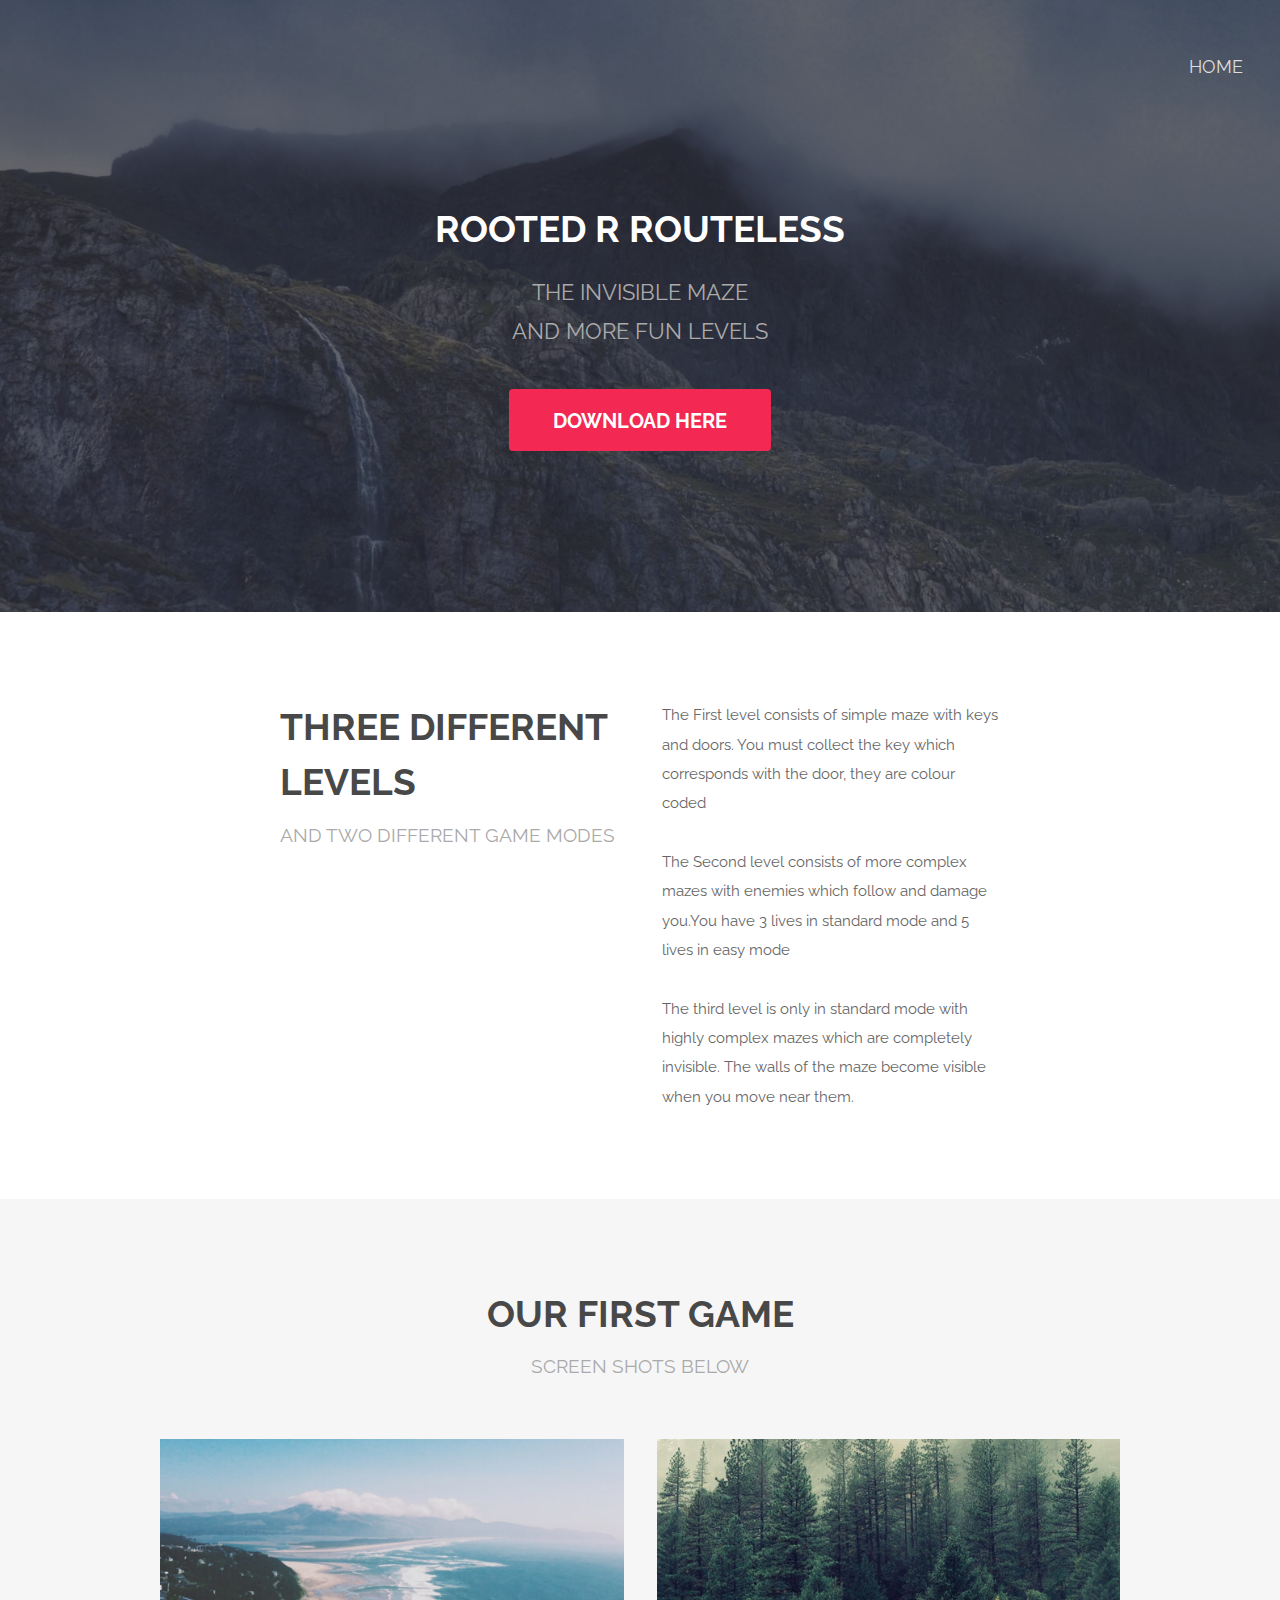
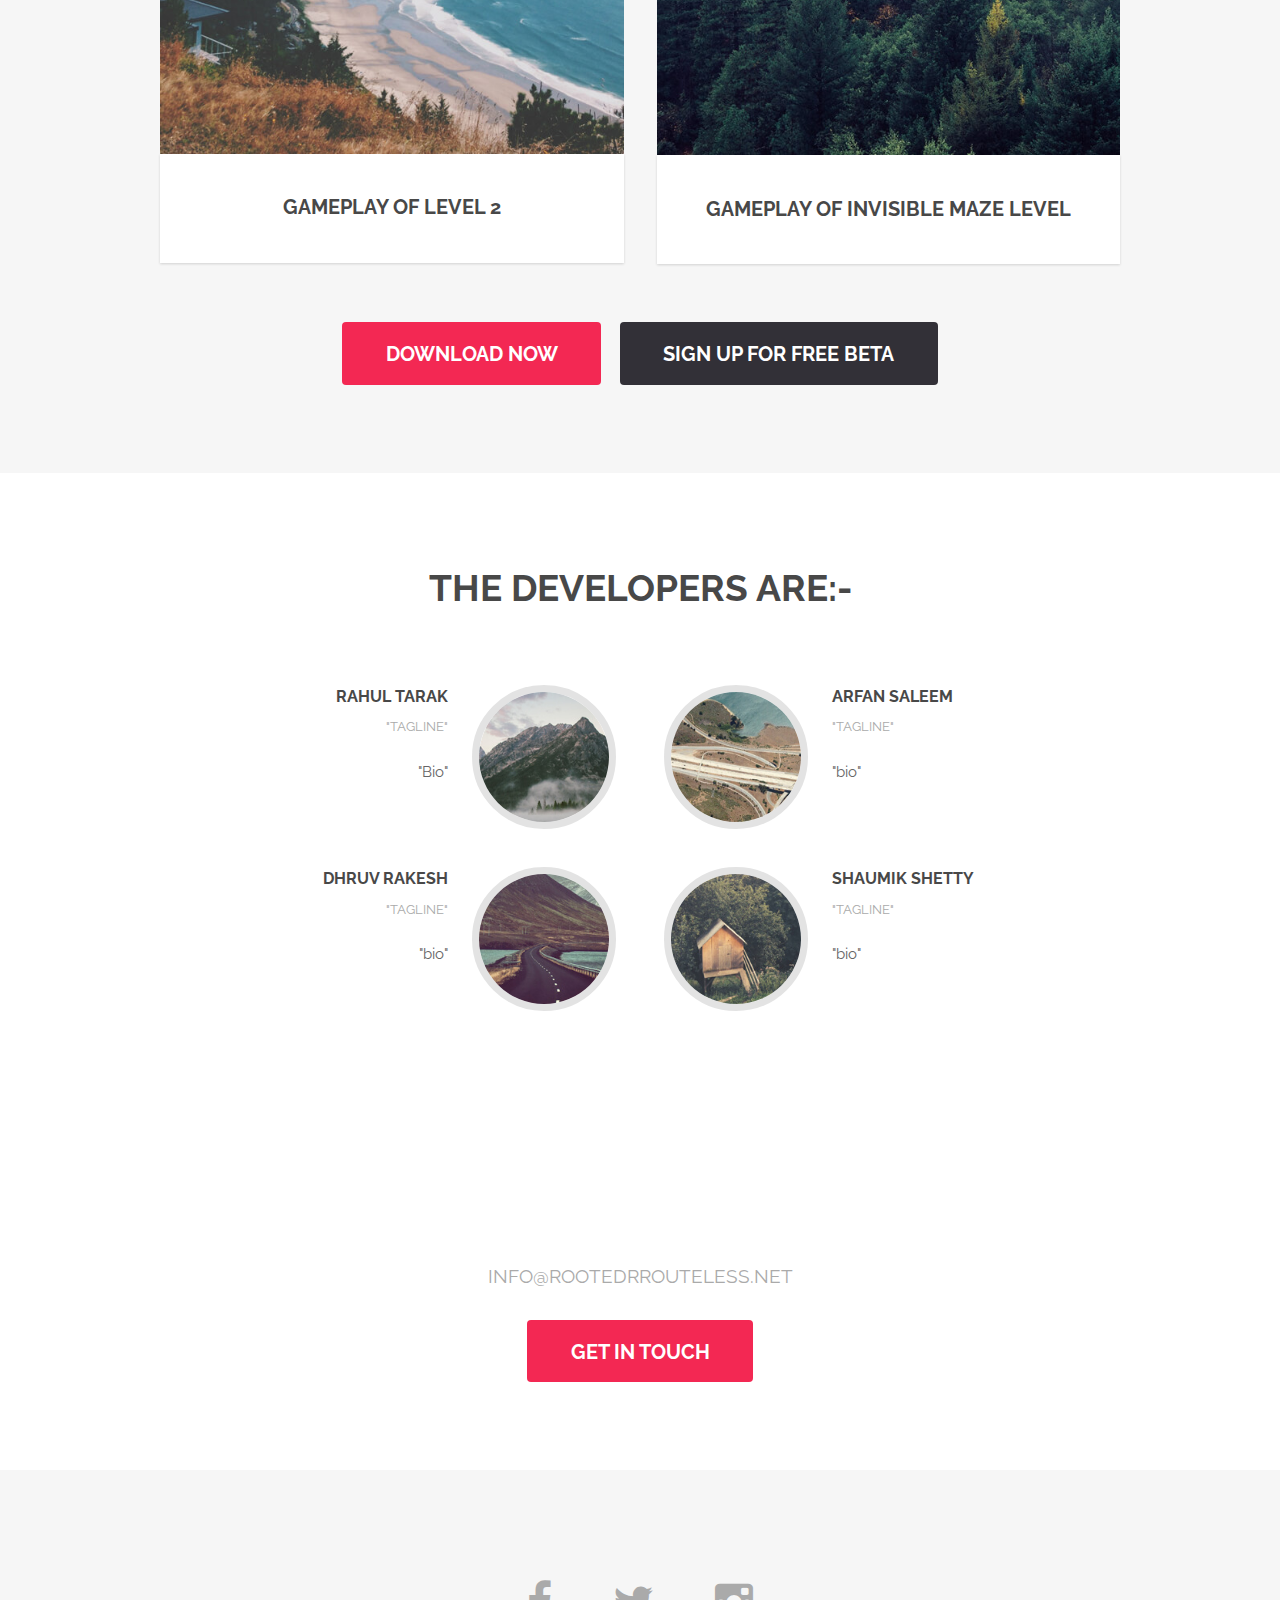
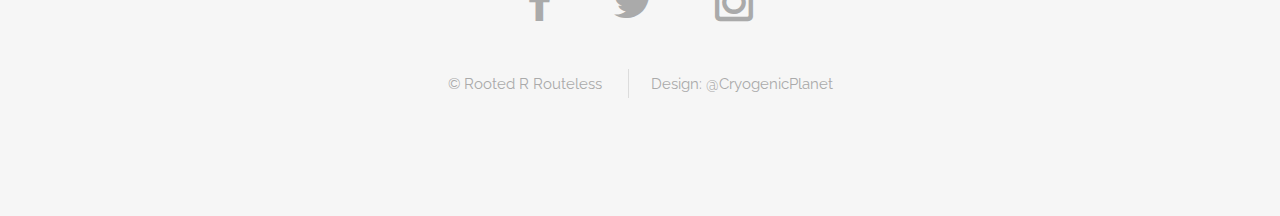
==== index.html @ 9f70d243 "xx" ====
<!DOCTYPE HTML>

<html>
	<head>
		<title>Rooted R Routeless</title>
		<meta http-equiv="content-type" content="text/html; charset=utf-8" />
		<meta name="description" content="" />
		<meta name="keywords" content="" />
		<!--[if lte IE 8]><script src="js/html5shiv.js"></script><![endif]-->
		<script src="js/jquery.min.js"></script>
		<script src="js/skel.min.js"></script>
		<script src="js/skel-layers.min.js"></script>
		<script src="js/init.js"></script>
		<noscript>
			<link rel="stylesheet" href="css/skel.css" />
			<link rel="stylesheet" href="css/style.css" />
			<link rel="stylesheet" href="css/style-xlarge.css" />
		</noscript>
	</head>
	<body class="landing">

		<!-- Header -->
			<header id="header" class="alt">
				<h1><strong><a href="index.html"></a></strong></h1>
				<nav id="nav">
					<ul>
						<li><a href="index.html">Home</a></li>
						<!-- <li><a href="generic.html">Generic</a></li>
						<li><a href="elements.html">Elements</a></li> -->
					</ul>
				</nav>
			</header>

		<!-- Banner -->
			<section id="banner">
				<h2>Rooted R Routeless</h2>
				<p>THE INVISIBLE MAZE<br />and more fun levels</p>
				<ul class="actions">
					<li><a href="#" class="button special big">Download Here</a></li>
				</ul>
			</section>

			<!-- One -->
				<section id="one" class="wrapper style1">
					<div class="container 75%">
						<div class="row 200%">
							<div class="6u 12u$(medium)">
								<header class="major">
									<h2>Three Different Levels </h2>
									<p>and Two different game modes</p>
								</header>
							</div>
							<div class="6u$ 12u$(medium)">
								<p>The First level consists of simple maze with keys and doors. You must collect the key which corresponds with the door, they are colour coded</p>
								<p>The Second level consists of more complex mazes with enemies which follow and damage you.You have 3 lives in standard mode and 5 lives in easy mode</p>
								<p>The third level is only in standard mode with highly complex mazes which are completely invisible. The walls of the maze become visible when you move near them. </P>
							</div>
						</div>
					</div>
				</section>

			<!-- Two -->
				<section id="two" class="wrapper style2 special">
					<div class="container">
						<header class="major">
							<h2>Our First Game</h2>
							<p>Screen Shots Below</p>
						</header>
						<div class="row 150%">
							<div class="6u 12u$(xsmall)">
								<div class="image fit captioned">
									<img src="images/pic02.jpg" alt="" />
									<h3>Gameplay of Level 2</h3>
								</div>
							</div>
							<div class="6u$ 12u$(xsmall)">
								<div class="image fit captioned">
									<img src="images/pic03.jpg" alt="" />
									<h3>Gameplay of Invisible Maze level</h3>
								</div>
							</div>
						</div>
						<ul class="actions">
							<li><a href="#" class="button special big">Download Now</a></li>
							<li><a href="#" class="button big">Sign Up For Free Beta</a></li>
						</ul>
					</div>
				</section>

			<!-- Three -->
				<section id="three" class="wrapper style1">
					<div class="container">
						<header class="major special">
							<h2>The Developers Are:- </h2>
							<p></p>
						</header>
						<div class="feature-grid">
							<div class="feature">
								<div class="image rounded"><img src="images/pic04.jpg" alt="" /></div>
								<div class="content">
									<header>
										<h4>Rahul Tarak</h4>
										<p>"tagline"</p>
									</header>
									<p>"Bio"</p>
								</div>
							</div>
							<div class="feature">
								<div class="image rounded"><img src="images/pic05.jpg" alt="" /></div>
								<div class="content">
									<header>
										<h4>Arfan Saleem</h4>
										<p>"tagline"</p>
									</header>
									<p>"bio"</p>
								</div>
							</div>
							<div class="feature">
								<div class="image rounded"><img src="images/pic06.jpg" alt="" /></div>
								<div class="content">
									<header>
										<h4>Dhruv Rakesh</h4>
										<p>"tagline"</p>
									</header>
									<p>"bio"</p>
								</div>
							</div>
							<div class="feature">
								<div class="image rounded"><img src="images/pic07.jpg" alt="" /></div>
								<div class="content">
									<header>
										<h4>Shaumik Shetty</h4>
										<p>"tagline"</p>
									</header>
									<p>"bio"</p>
								</div>
							</div>
						</div>
					</div>
				</section>

			<!-- Four -->
				<section id="four" class="wrapper style3 special">
					<div class="container">
						<header class="major">
							<h2>Contact Us </h2>
							<p>info@rootedrrouteless.net</p>
						</header>
						<ul class="actions">
							<li><a href="info@rootedrrouteless.net" class="button special big">Get in touch</a></li>
						</ul>
					</div>
				</section>

		<!-- Footer -->
			<footer id="footer">
				<div class="container">
					<ul class="icons">
						<li><a href="#" class="icon fa-facebook"></a></li>
						<li><a href="#" class="icon fa-twitter"></a></li>
						<li><a href="#" class="icon fa-instagram"></a></li>
					</ul>
					<ul class="copyright">
						<li>&copy; Rooted R Routeless</li>
						<li>Design: <a href="https://github.com/CryogenicPlanet">@CryogenicPlanet</a></li>
					</ul>
				</div>
			</footer>

	</body>
</html>
---- css/skel.css ----
/* skel-baseline v2.0.3 | (c) n33 | getskel.com | MIT licensed */

/* Resets (http://meyerweb.com/eric/tools/css/reset/ | v2.0 | 20110126 | License: none (public domain)) */

	html,body,div,span,applet,object,iframe,h1,h2,h3,h4,h5,h6,p,blockquote,pre,a,abbr,acronym,address,big,cite,code,del,dfn,em,img,ins,kbd,q,s,samp,small,strike,strong,sub,sup,tt,var,b,u,i,center,dl,dt,dd,ol,ul,li,fieldset,form,label,legend,table,caption,tbody,tfoot,thead,tr,th,td,article,aside,canvas,details,embed,figure,figcaption,footer,header,hgroup,menu,nav,output,ruby,section,summary,time,mark,audio,video{margin:0;padding:0;border:0;font-size:100%;font:inherit;vertical-align:baseline;}article,aside,details,figcaption,figure,footer,header,hgroup,menu,nav,section{display:block;}body{line-height:1;}ol,ul{list-style:none;}blockquote,q{quotes:none;}blockquote:before,blockquote:after,q:before,q:after{content:'';content:none;}table{border-collapse:collapse;border-spacing:0;}body{-webkit-text-size-adjust:none}

/* Box Model */

	*, *:before, *:after {
		-moz-box-sizing: border-box;
		-webkit-box-sizing: border-box;
		box-sizing: border-box;
	}

/* Container */

	.container {
		margin-left: auto;
		margin-right: auto;

		/* width: (containers) */
		width: 1200px;
	}

	/* Modifiers */

		/* 125% */
			.container.\31 25\25 {
				width: 100%;

				/* max-width: (containers * 1.25) */
				max-width: 1500px;

				/* min-width: (containers) */
				min-width: 1200px;
			}

		/* 75% */
			.container.\37 5\25 {

				/* width: (containers * 0.75) */
				width: 900px;

			}

		/* 50% */
			.container.\35 0\25 {

				/* width: (containers * 0.50) */
				width: 600px;

			}

		/* 25% */
			.container.\32 5\25 {

				/* width: (containers * 0.25) */
				width: 300px;

			}

/* Grid */

	.row {
		border-bottom: solid 1px transparent;
	}

	.row > * {
		float: left;
	}

	.row:after, .row:before {
		content: '';
		display: block;
		clear: both;
		height: 0;
	}

	.row.uniform > * > :first-child {
		margin-top: 0;
	}

	.row.uniform > * > :last-child {
		margin-bottom: 0;
	}

	/* Gutters */

		/* Normal */

			.row > * {
				/* padding: (gutters.horizontal) 0 0 (gutters.vertical) */
				padding: 0 0 0 2em;
			}

			.row {
				/* margin: -(gutters.horizontal) 0 -1px -(gutters.vertical) */
				margin: 0 0 -1px -2em;
			}

			.row.uniform > * {
				/* padding: (gutters.vertical) 0 0 (gutters.vertical) */
				padding: 2em 0 0 2em;
			}

			.row.uniform {
				/* margin: -(gutters.vertical) 0 -1px -(gutters.vertical) */
				margin: -2em 0 -1px -2em;
			}

		/* 200% */

			.row.\32 00\25 > * {
				/* padding: (gutters.horizontal) 0 0 (gutters.vertical) */
				padding: 0 0 0 4em;
			}

			.row.\32 00\25 {
				/* margin: -(gutters.horizontal) 0 -1px -(gutters.vertical) */
				margin: 0 0 -1px -4em;
			}

			.row.uniform.\32 00\25 > * {
				/* padding: (gutters.vertical) 0 0 (gutters.vertical) */
				padding: 4em 0 0 4em;
			}

			.row.uniform.\32 00\25 {
				/* margin: -(gutters.vertical) 0 -1px -(gutters.vertical) */
				margin: -4em 0 -1px -4em;
			}

		/* 150% */

			.row.\31 50\25 > * {
				/* padding: (gutters.horizontal) 0 0 (gutters.vertical) */
				padding: 0 0 0 1.5em;
			}

			.row.\31 50\25 {
				/* margin: -(gutters.horizontal) 0 -1px -(gutters.vertical) */
				margin: 0 0 -1px -1.5em;
			}

			.row.uniform.\31 50\25 > * {
				/* padding: (gutters.vertical) 0 0 (gutters.vertical) */
				padding: 1.5em 0 0 1.5em;
			}

			.row.uniform.\31 50\25 {
				/* margin: -(gutters.vertical) 0 -1px -(gutters.vertical) */
				margin: -1.5em 0 -1px -1.5em;
			}

		/* 50% */

			.row.\35 0\25 > * {
				/* padding: (gutters.horizontal) 0 0 (gutters.vertical) */
				padding: 0 0 0 1em;
			}

			.row.\35 0\25 {
				/* margin: -(gutters.horizontal) 0 -1px -(gutters.vertical) */
				margin: 0 0 -1px -1em;
			}

			.row.uniform.\35 0\25 > * {
				/* padding: (gutters.vertical) 0 0 (gutters.vertical) */
				padding: 1em 0 0 1em;
			}

			.row.uniform.\35 0\25 {
				/* margin: -(gutters.vertical) 0 -1px -(gutters.vertical) */
				margin: -1em 0 -1px -1em;
			}

		/* 25% */

			.row.\32 5\25 > * {
				/* padding: (gutters.horizontal) 0 0 (gutters.vertical) */
				padding: 0 0 0 0.5em;
			}

			.row.\32 5\25 {
				/* margin: -(gutters.horizontal) 0 -1px -(gutters.vertical) */
				margin: 0 0 -1px -0.5em;
			}

			.row.uniform.\32 5\25 > * {
				/* padding: (gutters.vertical) 0 0 (gutters.vertical) */
				padding: 0.5em 0 0 0.5em;
			}

			.row.uniform.\32 5\25 {
				/* margin: -(gutters.vertical) 0 -1px -(gutters.vertical) */
				margin: -0.5em 0 -1px -0.5em;
			}

		/* 0% */

			.row.\30 \25 > * {
				padding: 0;
			}

			.row.\30 \25 {
				margin: 0 0 -1px 0;
			}

	/* Cells */

		.\31 2u, .\31 2u\24 { width: 100%; clear: none; margin-left: 0; }
		.\31 1u, .\31 1u\24 { width: 91.6666666667%; clear: none; margin-left: 0; }
		.\31 0u, .\31 0u\24 { width: 83.3333333333%; clear: none; margin-left: 0; }
		.\39 u, .\39 u\24 { width: 75%; clear: none; margin-left: 0; }
		.\38 u, .\38 u\24 { width: 66.6666666667%; clear: none; margin-left: 0; }
		.\37 u, .\37 u\24 { width: 58.3333333333%; clear: none; margin-left: 0; }
		.\36 u, .\36 u\24 { width: 50%; clear: none; margin-left: 0; }
		.\35 u, .\35 u\24 { width: 41.6666666667%; clear: none; margin-left: 0; }
		.\34 u, .\34 u\24 { width: 33.3333333333%; clear: none; margin-left: 0; }
		.\33 u, .\33 u\24 { width: 25%; clear: none; margin-left: 0; }
		.\32 u, .\32 u\24 { width: 16.6666666667%; clear: none; margin-left: 0; }
		.\31 u, .\31 u\24 { width: 8.3333333333%; clear: none; margin-left: 0; }

		.\31 2u\24 + *,
		.\31 1u\24 + *,
		.\31 0u\24 + *,
		.\39 u\24 + *,
		.\38 u\24 + *,
		.\37 u\24 + *,
		.\36 u\24 + *,
		.\35 u\24 + *,
		.\34 u\24 + *,
		.\33 u\24 + *,
		.\32 u\24 + *,
		.\31 u\24 + * {
			clear: left;
		}

		.\-11u { margin-left: 91.6666666667% }
		.\-10u { margin-left: 83.3333333333% }
		.\-9u { margin-left: 75% }
		.\-8u { margin-left: 66.6666666667% }
		.\-7u { margin-left: 58.3333333333% }
		.\-6u { margin-left: 50% }
		.\-5u { margin-left: 41.6666666667% }
		.\-4u { margin-left: 33.3333333333% }
		.\-3u { margin-left: 25% }
		.\-2u { margin-left: 16.6666666667% }
		.\-1u { margin-left: 8.3333333333% }
---- css/style.css ----
@charset "UTF-8";
@import url(font-awesome.min.css);
@import "http://fonts.googleapis.com/css?family=Raleway:400,700";

/*
	Spatial by TEMPLATED
	templated.co @templatedco
	Released for free under the Creative Commons Attribution 3.0 license (templated.co/license)
*/

/* Basic */

	body {
		background: #fff;
	}

		body.is-loading *, body.is-loading *:before, body.is-loading *:after {
			-moz-animation: none !important;
			-webkit-animation: none !important;
			-o-animation: none !important;
			-ms-animation: none !important;
			animation: none !important;
			-moz-transition: none !important;
			-webkit-transition: none !important;
			-o-transition: none !important;
			-ms-transition: none !important;
			transition: none !important;
		}

	body, input, select, textarea {
		color: #666;
		font-family: "Raleway", Arial, Helvetica, sans-serif;
		font-size: 13pt;
		font-weight: 400;
		line-height: 2em;
	}

	a {
		color: #f32853;
		text-decoration: underline;
	}

		a:hover {
			text-decoration: none;
		}

	strong, b {
		color: #484848;
		font-weight: 700;
	}

	em, i {
		font-style: italic;
	}

	p {
		margin: 0 0 2em 0;
	}

	h1, h2, h3, h4, h5, h6 {
		color: #484848;
		font-weight: 700;
		line-height: 1em;
		margin: 0 0 1em 0;
		text-transform: uppercase;
	}

		h1 a, h2 a, h3 a, h4 a, h5 a, h6 a {
			color: inherit;
			text-decoration: none;
		}

	h2 {
		font-size: 1.75em;
		line-height: 1.5em;
	}

	h3 {
		font-size: 1.35em;
		line-height: 1.5em;
	}

	h4 {
		font-size: 1.1em;
		line-height: 1.5em;
	}

	h5 {
		font-size: 0.9em;
		line-height: 1.5em;
	}

	h6 {
		font-size: 0.7em;
		line-height: 1.5em;
	}

	sub {
		font-size: 0.8em;
		position: relative;
		top: 0.5em;
	}

	sup {
		font-size: 0.8em;
		position: relative;
		top: -0.5em;
	}

	hr {
		border: 0;
		border-bottom: solid 1px rgba(144, 144, 144, 0.25);
		margin: 2em 0;
	}

		hr.major {
			margin: 3em 0;
		}

	blockquote {
		border-left: solid 4px rgba(144, 144, 144, 0.25);
		font-style: italic;
		margin: 0 0 2em 0;
		padding: 0.5em 0 0.5em 2em;
	}

	code {
		background: rgba(144, 144, 144, 0.075);
		border-radius: 4px;
		border: solid 1px rgba(144, 144, 144, 0.25);
		font-family: "Courier New", monospace;
		font-size: 0.9em;
		margin: 0 0.25em;
		padding: 0.25em 0.65em;
	}

	pre {
		-webkit-overflow-scrolling: touch;
		font-family: "Courier New", monospace;
		font-size: 0.9em;
		margin: 0 0 2em 0;
	}

		pre code {
			display: block;
			line-height: 1.75em;
			padding: 1em 1.5em;
			overflow-x: auto;
		}

	.align-left {
		text-align: left;
	}

	.align-center {
		text-align: center;
	}

	.align-right {
		text-align: right;
	}

/* Section/Article */

	section.special, article.special, header.special {
		text-align: center;
	}

	header p {
		color: #aaa;
		position: relative;
		margin: 0 0 1.5em 0;
		text-transform: uppercase;
	}

	header h2 + p {
		font-size: 1.25em;
		margin-top: -1em;
		line-height: 1.5em;
	}

	header h3 + p {
		font-size: 1.1em;
		margin-top: -0.8em;
		line-height: 1.5em;
	}

	header h4 + p,
	header h5 + p,
	header h6 + p {
		font-size: 0.9em;
		margin-top: -0.6em;
		line-height: 1.5em;
	}

	header.major {
		margin: 0 0 6em 0;
	}

		header.major h2 {
			font-size: 3em;
		}

		header.major h2, header.major h3, header.major h4, header.major h5, header.major h6 {
			display: inline-block;
			margin: 0 0 0.8em;
		}

		header.major p {
			font-size: 1.7em;
			margin-bottom: 0;
		}

/* Form */

	form {
		margin: 0 0 2em 0;
	}

	label {
		color: #484848;
		display: block;
		font-size: 0.9em;
		font-weight: 700;
		margin: 0 0 1em 0;
	}

	input[type="text"],
	input[type="password"],
	input[type="email"],
	select,
	textarea {
		-moz-appearance: none;
		-webkit-appearance: none;
		-o-appearance: none;
		-ms-appearance: none;
		appearance: none;
		background: rgba(144, 144, 144, 0.075);
		border-radius: 4px;
		border: none;
		border: solid 1px rgba(144, 144, 144, 0.25);
		color: inherit;
		display: block;
		outline: 0;
		padding: 0 1em;
		text-decoration: none;
		width: 100%;
	}

		input[type="text"]:invalid,
		input[type="password"]:invalid,
		input[type="email"]:invalid,
		select:invalid,
		textarea:invalid {
			box-shadow: none;
		}

		input[type="text"]:focus,
		input[type="password"]:focus,
		input[type="email"]:focus,
		select:focus,
		textarea:focus {
			border-color: #f32853;
			box-shadow: 0 0 0 1px #f32853;
		}

	.select-wrapper {
		text-decoration: none;
		display: block;
		position: relative;
	}

		.select-wrapper:before {
			content: "";
			-moz-osx-font-smoothing: grayscale;
			-webkit-font-smoothing: antialiased;
			font-family: FontAwesome;
			font-style: normal;
			font-weight: normal;
			text-transform: none !important;
		}

		.select-wrapper:before {
			color: rgba(144, 144, 144, 0.25);
			display: block;
			height: 2.75em;
			line-height: 2.75em;
			pointer-events: none;
			position: absolute;
			right: 0;
			text-align: center;
			top: 0;
			width: 2.75em;
		}

		.select-wrapper select::-ms-expand {
			display: none;
		}

	input[type="text"],
	input[type="password"],
	input[type="email"],
	select {
		height: 2.75em;
	}

	textarea {
		padding: 0.75em 1em;
	}

	input[type="checkbox"],
	input[type="radio"] {
		-moz-appearance: none;
		-webkit-appearance: none;
		-o-appearance: none;
		-ms-appearance: none;
		appearance: none;
		display: block;
		float: left;
		margin-right: -2em;
		opacity: 0;
		width: 1em;
		z-index: -1;
	}

		input[type="checkbox"] + label,
		input[type="radio"] + label {
			text-decoration: none;
			color: #666;
			cursor: pointer;
			display: inline-block;
			font-size: 1em;
			font-weight: 400;
			padding-left: 2.4em;
			padding-right: 0.75em;
			position: relative;
		}

			input[type="checkbox"] + label:before,
			input[type="radio"] + label:before {
				-moz-osx-font-smoothing: grayscale;
				-webkit-font-smoothing: antialiased;
				font-family: FontAwesome;
				font-style: normal;
				font-weight: normal;
				text-transform: none !important;
			}

			input[type="checkbox"] + label:before,
			input[type="radio"] + label:before {
				background: rgba(144, 144, 144, 0.075);
				border-radius: 4px;
				border: solid 1px rgba(144, 144, 144, 0.25);
				content: '';
				display: inline-block;
				height: 1.65em;
				left: 0;
				line-height: 1.58125em;
				position: absolute;
				text-align: center;
				top: 0;
				width: 1.65em;
			}

		input[type="checkbox"]:checked + label:before,
		input[type="radio"]:checked + label:before {
			background: #323037;
			border-color: #323037;
			color: #ffffff;
			content: '\f00c';
		}

		input[type="checkbox"]:focus + label:before,
		input[type="radio"]:focus + label:before {
			border-color: #f32853;
			box-shadow: 0 0 0 1px #f32853;
		}

	input[type="checkbox"] + label:before {
		border-radius: 4px;
	}

	input[type="radio"] + label:before {
		border-radius: 100%;
	}

	::-webkit-input-placeholder {
		color: #aaa !important;
		opacity: 1.0;
	}

	:-moz-placeholder {
		color: #aaa !important;
		opacity: 1.0;
	}

	::-moz-placeholder {
		color: #aaa !important;
		opacity: 1.0;
	}

	:-ms-input-placeholder {
		color: #aaa !important;
		opacity: 1.0;
	}

	.formerize-placeholder {
		color: #aaa !important;
		opacity: 1.0;
	}

/* Box */

	.box {
		border-radius: 4px;
		border: solid 1px rgba(144, 144, 144, 0.25);
		margin-bottom: 2em;
		padding: 1.5em;
	}

		.box > :last-child,
		.box > :last-child > :last-child,
		.box > :last-child > :last-child > :last-child {
			margin-bottom: 0;
		}

		.box.alt {
			border: 0;
			border-radius: 0;
			padding: 0;
		}

/* Feature */

	.feature-grid {
		position: relative;
	}

		.feature-grid:after {
			clear: both;
			content: '';
			display: block;
		}

		.feature-grid .feature {
			display: inline-block;
			float: left;
			margin-bottom: 3em;
			width: 50%;
		}

			.feature-grid .feature .content {
				width: 60%;
			}

			.feature-grid .feature .image {
				width: 30%;
			}

				.feature-grid .feature .image img {
					display: inline;
					max-width: 100%;
				}

			.feature-grid .feature:nth-child(odd) .content, .feature-grid .feature:nth-child(odd) .image {
				float: right;
				margin-right: 5%;
				text-align: right;
			}

			.feature-grid .feature:nth-child(even) .content, .feature-grid .feature:nth-child(even) .image {
				float: left;
				margin-left: 5%;
				text-align: left;
			}

/* Icon */

	.icon {
		text-decoration: none;
		border-bottom: none;
		position: relative;
	}

		.icon:before {
			-moz-osx-font-smoothing: grayscale;
			-webkit-font-smoothing: antialiased;
			font-family: FontAwesome;
			font-style: normal;
			font-weight: normal;
			text-transform: none !important;
		}

		.icon > .label {
			display: none;
		}

/* Image */

	.image {
		border-radius: 4px;
		border: 0;
		display: inline-block;
		position: relative;
	}

		.image img {
			border-radius: 4px;
			display: block;
		}

		.image.left {
			float: left;
			padding: 0 1.5em 1em 0;
			top: 0.25em;
		}

		.image.right {
			float: right;
			padding: 0 0 1em 1.5em;
			top: 0.25em;
		}

		.image.left, .image.right {
			max-width: 40%;
		}

			.image.left img, .image.right img {
				width: 100%;
			}

		.image.fit {
			display: block;
			margin: 0 0 2em 0;
			width: 100%;
		}

			.image.fit img {
				width: 100%;
			}

		.image.rounded {
			border-radius: 100%;
		}

			.image.rounded img {
				border: solid 0.5em rgba(144, 144, 144, 0.25);
				border-radius: 100%;
			}

		.image.captioned {
			border-radius: 0;
			margin-bottom: 4em;
		}

			.image.captioned img {
				border-radius: 0;
			}

			.image.captioned h3 {
				background-color: #fff;
				box-shadow: 0px 0.0375em 0.125em 0px rgba(0, 0, 0, 0.15);
				display: block;
				padding: 2em 1em;
			}

/* List */

	ol {
		list-style: decimal;
		margin: 0 0 2em 0;
		padding-left: 1.25em;
	}

		ol li {
			padding-left: 0.25em;
		}

	ul {
		list-style: disc;
		margin: 0 0 2em 0;
		padding-left: 1em;
	}

		ul li {
			padding-left: 0.5em;
		}

		ul.alt {
			list-style: none;
			padding-left: 0;
		}

			ul.alt li {
				border-top: solid 1px rgba(144, 144, 144, 0.25);
				padding: 0.5em 0;
			}

				ul.alt li:first-child {
					border-top: 0;
					padding-top: 0;
				}

		ul.icons {
			cursor: default;
			list-style: none;
			padding-left: 0;
		}

			ul.icons li {
				display: inline-block;
				padding: 0 1em 0 0;
			}

				ul.icons li:last-child {
					padding-right: 0;
				}

				ul.icons li .icon:before {
					font-size: 2em;
				}

		ul.actions {
			cursor: default;
			list-style: none;
			padding-left: 0;
		}

			ul.actions li {
				display: inline-block;
				padding: 0 1em 0 0;
				vertical-align: middle;
			}

				ul.actions li:last-child {
					padding-right: 0;
				}

			ul.actions.small li {
				padding: 0 0.5em 0 0;
			}

			ul.actions.vertical li {
				display: block;
				padding: 1em 0 0 0;
			}

				ul.actions.vertical li:first-child {
					padding-top: 0;
				}

				ul.actions.vertical li > * {
					margin-bottom: 0;
				}

			ul.actions.vertical.small li {
				padding: 0.5em 0 0 0;
			}

				ul.actions.vertical.small li:first-child {
					padding-top: 0;
				}

			ul.actions.fit {
				display: table;
				margin-left: -1em;
				padding: 0;
				table-layout: fixed;
				width: calc(100% + 1em);
			}

				ul.actions.fit li {
					display: table-cell;
					padding: 0 0 0 1em;
				}

					ul.actions.fit li > * {
						margin-bottom: 0;
					}

				ul.actions.fit.small {
					margin-left: -0.5em;
					width: calc(100% + 0.5em);
				}

					ul.actions.fit.small li {
						padding: 0 0 0 0.5em;
					}

	dl {
		margin: 0 0 2em 0;
	}

/* Table */

	.table-wrapper {
		-webkit-overflow-scrolling: touch;
		overflow-x: auto;
	}

	table {
		margin: 0 0 2em 0;
		width: 100%;
	}

		table tbody tr {
			border: solid 1px rgba(144, 144, 144, 0.25);
			border-left: 0;
			border-right: 0;
		}

			table tbody tr:nth-child(2n + 1) {
				background-color: rgba(144, 144, 144, 0.075);
			}

		table td {
			padding: 0.75em 0.75em;
		}

		table th {
			color: #484848;
			font-size: 0.9em;
			font-weight: 700;
			padding: 0 0.75em 0.75em 0.75em;
			text-align: left;
		}

		table thead {
			border-bottom: solid 2px rgba(144, 144, 144, 0.25);
		}

		table tfoot {
			border-top: solid 2px rgba(144, 144, 144, 0.25);
		}

		table.alt {
			border-collapse: separate;
		}

			table.alt tbody tr td {
				border: solid 1px rgba(144, 144, 144, 0.25);
				border-left-width: 0;
				border-top-width: 0;
			}

				table.alt tbody tr td:first-child {
					border-left-width: 1px;
				}

			table.alt tbody tr:first-child td {
				border-top-width: 1px;
			}

			table.alt thead {
				border-bottom: 0;
			}

			table.alt tfoot {
				border-top: 0;
			}

/* Button */

	input[type="submit"],
	input[type="reset"],
	input[type="button"],
	.button {
		-moz-appearance: none;
		-webkit-appearance: none;
		-o-appearance: none;
		-ms-appearance: none;
		appearance: none;
		-moz-transition: background-color 0.2s ease-in-out, color 0.2s ease-in-out;
		-webkit-transition: background-color 0.2s ease-in-out, color 0.2s ease-in-out;
		-o-transition: background-color 0.2s ease-in-out, color 0.2s ease-in-out;
		-ms-transition: background-color 0.2s ease-in-out, color 0.2s ease-in-out;
		transition: background-color 0.2s ease-in-out, color 0.2s ease-in-out;
		background-color: #323037;
		border-radius: 4px;
		border: 0;
		color: #ffffff !important;
		cursor: pointer;
		display: inline-block;
		font-weight: 700;
		height: 3.15em;
		line-height: 3.25em;
		padding: 0 2.2em;
		text-align: center;
		text-decoration: none;
		text-transform: uppercase;
		white-space: nowrap;
	}

		input[type="submit"]:hover,
		input[type="reset"]:hover,
		input[type="button"]:hover,
		.button:hover {
			background-color: #3e3c45;
		}

		input[type="submit"]:active,
		input[type="reset"]:active,
		input[type="button"]:active,
		.button:active {
			background-color: #262429;
		}

		input[type="submit"].icon,
		input[type="reset"].icon,
		input[type="button"].icon,
		.button.icon {
			padding-left: 1.35em;
		}

			input[type="submit"].icon:before,
			input[type="reset"].icon:before,
			input[type="button"].icon:before,
			.button.icon:before {
				margin-right: 0.5em;
			}

		input[type="submit"].fit,
		input[type="reset"].fit,
		input[type="button"].fit,
		.button.fit {
			display: block;
			margin: 0 0 1em 0;
			width: 100%;
		}

		input[type="submit"].small,
		input[type="reset"].small,
		input[type="button"].small,
		.button.small {
			font-size: 0.8em;
		}

		input[type="submit"].big,
		input[type="reset"].big,
		input[type="button"].big,
		.button.big {
			font-size: 1.35em;
		}

		input[type="submit"].alt,
		input[type="reset"].alt,
		input[type="button"].alt,
		.button.alt {
			background-color: transparent;
			box-shadow: inset 0 0 0 2px rgba(144, 144, 144, 0.25);
			color: #484848 !important;
		}

			input[type="submit"].alt:hover,
			input[type="reset"].alt:hover,
			input[type="button"].alt:hover,
			.button.alt:hover {
				background-color: rgba(144, 144, 144, 0.075);
			}

			input[type="submit"].alt:active,
			input[type="reset"].alt:active,
			input[type="button"].alt:active,
			.button.alt:active {
				background-color: rgba(144, 144, 144, 0.2);
			}

			input[type="submit"].alt.icon:before,
			input[type="reset"].alt.icon:before,
			input[type="button"].alt.icon:before,
			.button.alt.icon:before {
				color: #aaa;
			}

		input[type="submit"].special,
		input[type="reset"].special,
		input[type="button"].special,
		.button.special {
			background-color: #f32853;
			color: #ffffff !important;
		}

			input[type="submit"].special:hover,
			input[type="reset"].special:hover,
			input[type="button"].special:hover,
			.button.special:hover {
				background-color: #f44066;
			}

			input[type="submit"].special:active,
			input[type="reset"].special:active,
			input[type="button"].special:active,
			.button.special:active {
				background-color: #f21040;
			}

		input[type="submit"].disabled, input[type="submit"]:disabled,
		input[type="reset"].disabled,
		input[type="reset"]:disabled,
		input[type="button"].disabled,
		input[type="button"]:disabled,
		.button.disabled,
		.button:disabled {
			background-color: #666 !important;
			box-shadow: inset 0 -0.15em 0 0 rgba(0, 0, 0, 0.15);
			color: #fff !important;
			cursor: default;
			opacity: 0.25;
		}

/* Header */

	#skel-layers-wrapper {
		padding-top: 6em;
	}

	body.landing #skel-layers-wrapper {
		padding-top: 0 !important;
	}

	#header {
		background-color: #fff;
		border-bottom: solid 1px rgba(144, 144, 144, 0.25);
		box-shadow: 0px 0.0375em 0.125em 0px rgba(0, 0, 0, 0.05);
		color: #484848;
		cursor: default;
		font-size: 1.25em;
		height: 4.5em;
		left: 0;
		line-height: 4.4em;
		position: fixed;
		text-transform: uppercase;
		top: 0;
		width: 100%;
		z-index: 10000;
	}

		#header h1 {
			color: #484848;
			font-weight: 400;
			height: inherit;
			left: 1.25em;
			line-height: inherit;
			margin: 0;
			padding: 0;
			position: absolute;
			top: 0;
		}

		#header nav {
			height: inherit;
			line-height: inherit;
			position: absolute;
			right: 1.25em;
			top: 0;
			vertical-align: middle;
		}

			#header nav > ul {
				list-style: none;
				margin: 0;
				padding-left: 0;
			}

				#header nav > ul > li {
					border-radius: 4px;
					display: inline-block;
					margin-left: 2.5em;
					padding-left: 0;
				}

					#header nav > ul > li a {
						-moz-transition: color 0.2s ease-in-out;
						-webkit-transition: color 0.2s ease-in-out;
						-o-transition: color 0.2s ease-in-out;
						-ms-transition: color 0.2s ease-in-out;
						transition: color 0.2s ease-in-out;
						color: #666;
						display: inline-block;
						text-decoration: none;
					}

						#header nav > ul > li a:hover {
							color: #484848;
						}

					#header nav > ul > li:first-child {
						margin-left: 0;
					}

					#header nav > ul > li .button {
						border-color: rgba(144, 144, 144, 0.25);
						box-shadow: none;
						height: 3em;
						line-height: 2.9em;
						margin-bottom: 0;
						padding: 0 1.5em;
						position: relative;
						top: -0.075em;
						vertical-align: middle;
					}

		#header .container {
			position: relative;
		}

			#header .container h1 {
				left: 0;
			}

			#header .container nav {
				right: 0;
			}

		#header.alt {
			background-color: transparent;
			border: 0;
			box-shadow: none;
			height: 3.25em;
			line-height: 3.25em;
			position: absolute;
		}

			#header.alt h1 {
				color: #ffffff;
				left: 2.5em;
				top: 2em;
			}

				#header.alt h1 a {
					color: #ffffff;
				}

			#header.alt nav {
				right: 2em;
				top: 2em;
			}

				#header.alt nav a {
					color: #ddd;
				}

					#header.alt nav a:active, #header.alt nav a:hover {
						color: #ffffff;
					}

			#header.alt .button {
				border-color: rgba(255, 255, 255, 0.5);
				color: #ffffff !important;
			}

/* Banner */

	#banner {
		padding: 16em 0 13em 0;
		background-attachment: fixed;
		background-image: url("images/overlay.png"), url("../images/banner.jpg");
		background-position: center top;
		background-size: cover;
		line-height: 1.75;
		text-align: center;
	}

		#banner :last-child {
			margin-bottom: 0;
		}

		#banner h2 {
			color: #ffffff;
			display: inline-block;
			font-size: 3.5em;
			line-height: 1.35;
			margin-bottom: 0.5em;
		}

		#banner p {
			color: #aaa;
			font-size: 1.5em;
			margin-bottom: 1.75em;
			text-transform: uppercase;
		}

	body.is-touch #banner {
		background-attachment: scroll;
	}

/* Main */

	#main {
		padding-top: 4em;
	}

/* Wrapper */

	.wrapper {
		padding: 6em 0 4em 0;
	}

		.wrapper.style2 {
			background-color: #f6f6f6;
		}

		.wrapper.style3 {
			background-attachment: fixed;
			background-image: url("images/overlay.png"), url("../images/banner.jpg");
			background-position: center center;
			background-size: cover;
		}

			.wrapper.style3 header.major {
				margin-bottom: 3em;
			}

				.wrapper.style3 header.major h2 {
					color: #ffffff;
				}

	body.is-touch .wrapper.style3 {
		background-attachment: scroll;
	}

/* Footer */

	#footer {
		padding: 8em 0 6em 0;
		background: #f6f6f6;
		color: #aaa;
		text-align: center;
	}

		#footer a {
			-moz-transition: color 0.2s ease-in-out;
			-webkit-transition: color 0.2s ease-in-out;
			-o-transition: color 0.2s ease-in-out;
			-ms-transition: color 0.2s ease-in-out;
			transition: color 0.2s ease-in-out;
			color: #aaa;
			text-decoration: none;
		}

			#footer a:active, #footer a:hover {
				color: #666;
			}

		#footer .icons {
			font-size: 1.5em;
		}

			#footer .icons li {
				padding-right: 2.5em;
			}

				#footer .icons li:last-child {
					padding-right: 0;
				}

		#footer .copyright {
			margin: 2em 0;
			padding: 0;
			text-align: center;
		}

			#footer .copyright li {
				border-left: solid 1px rgba(144, 144, 144, 0.25);
				display: inline-block;
				list-style: none;
				margin-left: 1.5em;
				padding-left: 1.5em;
			}

				#footer .copyright li:first-child {
					border-left: 0;
					margin-left: 0;
					padding-left: 0;
				}
---- css/style-xlarge.css ----
/*
	Spatial by TEMPLATED
	templated.co @templatedco
	Released for free under the Creative Commons Attribution 3.0 license (templated.co/license)
*/

/* Basic */

	body, input, select, textarea {
		font-size: 11pt;
	}
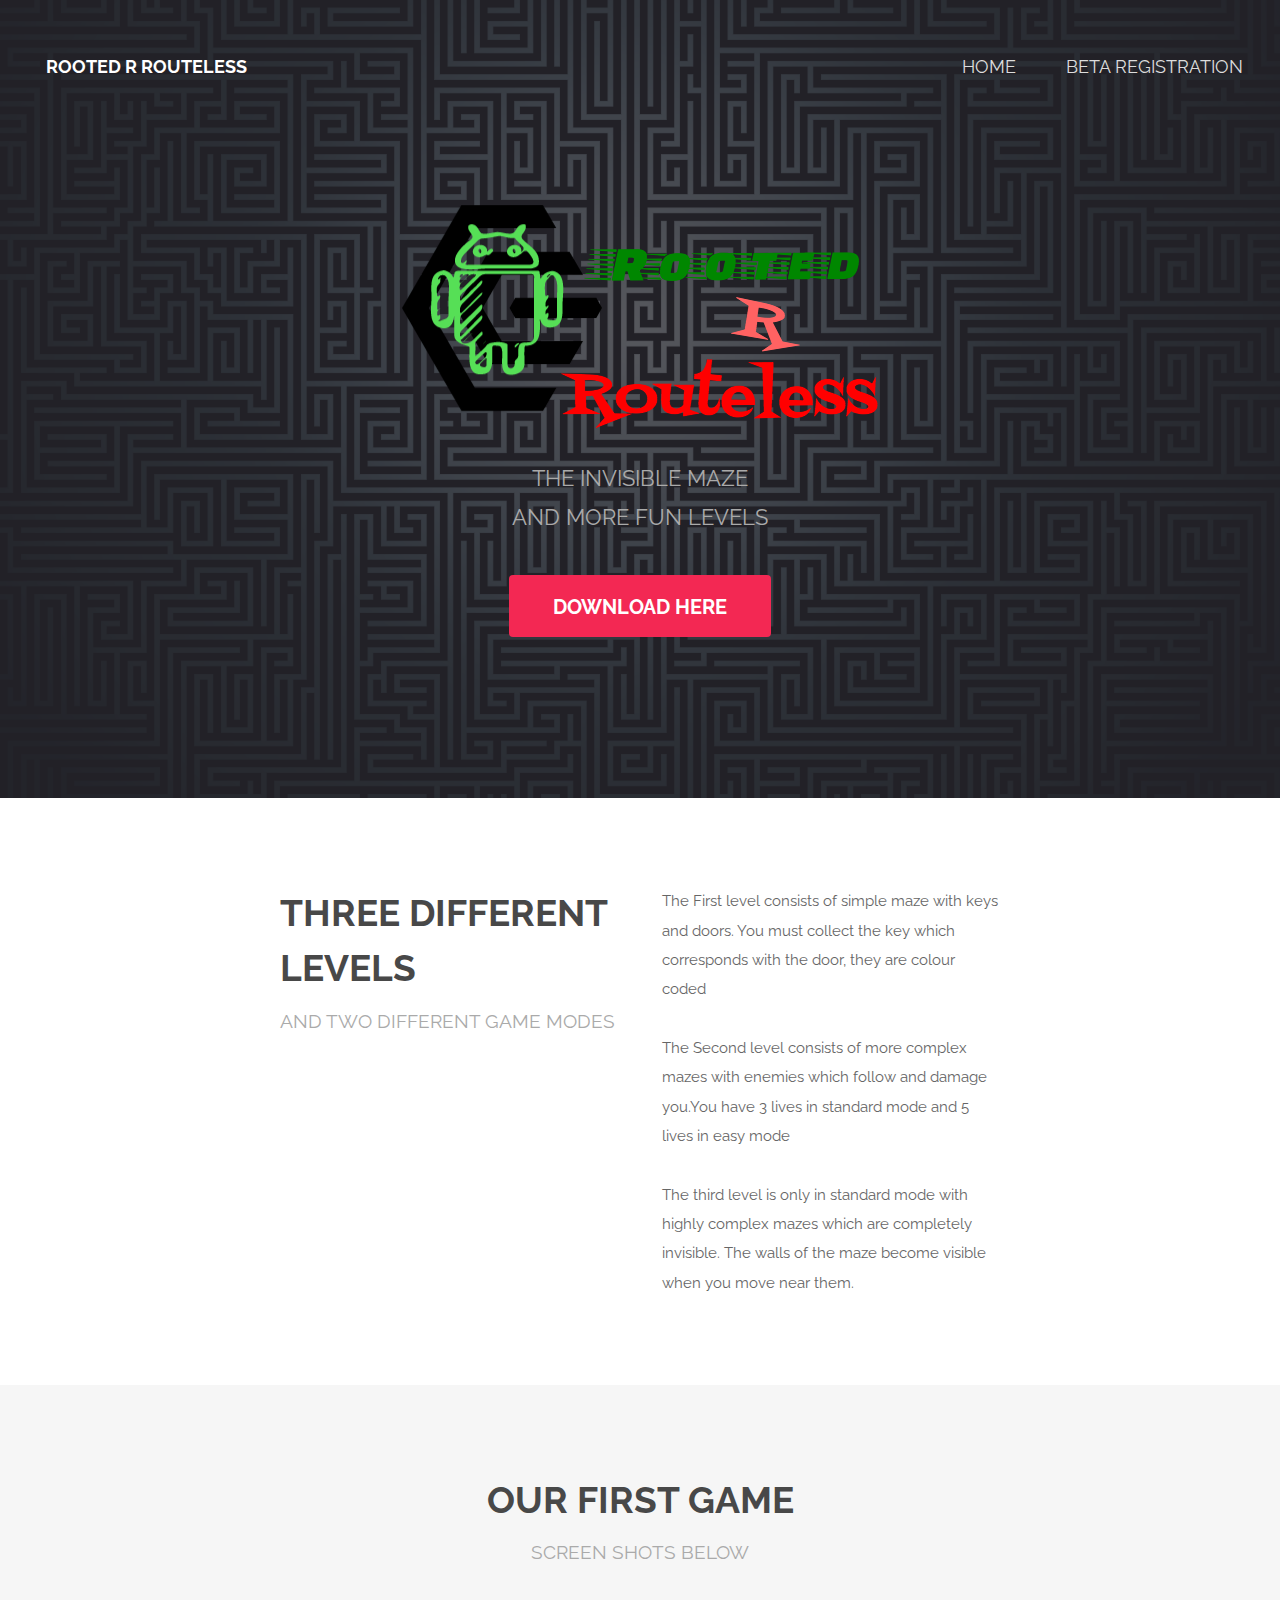
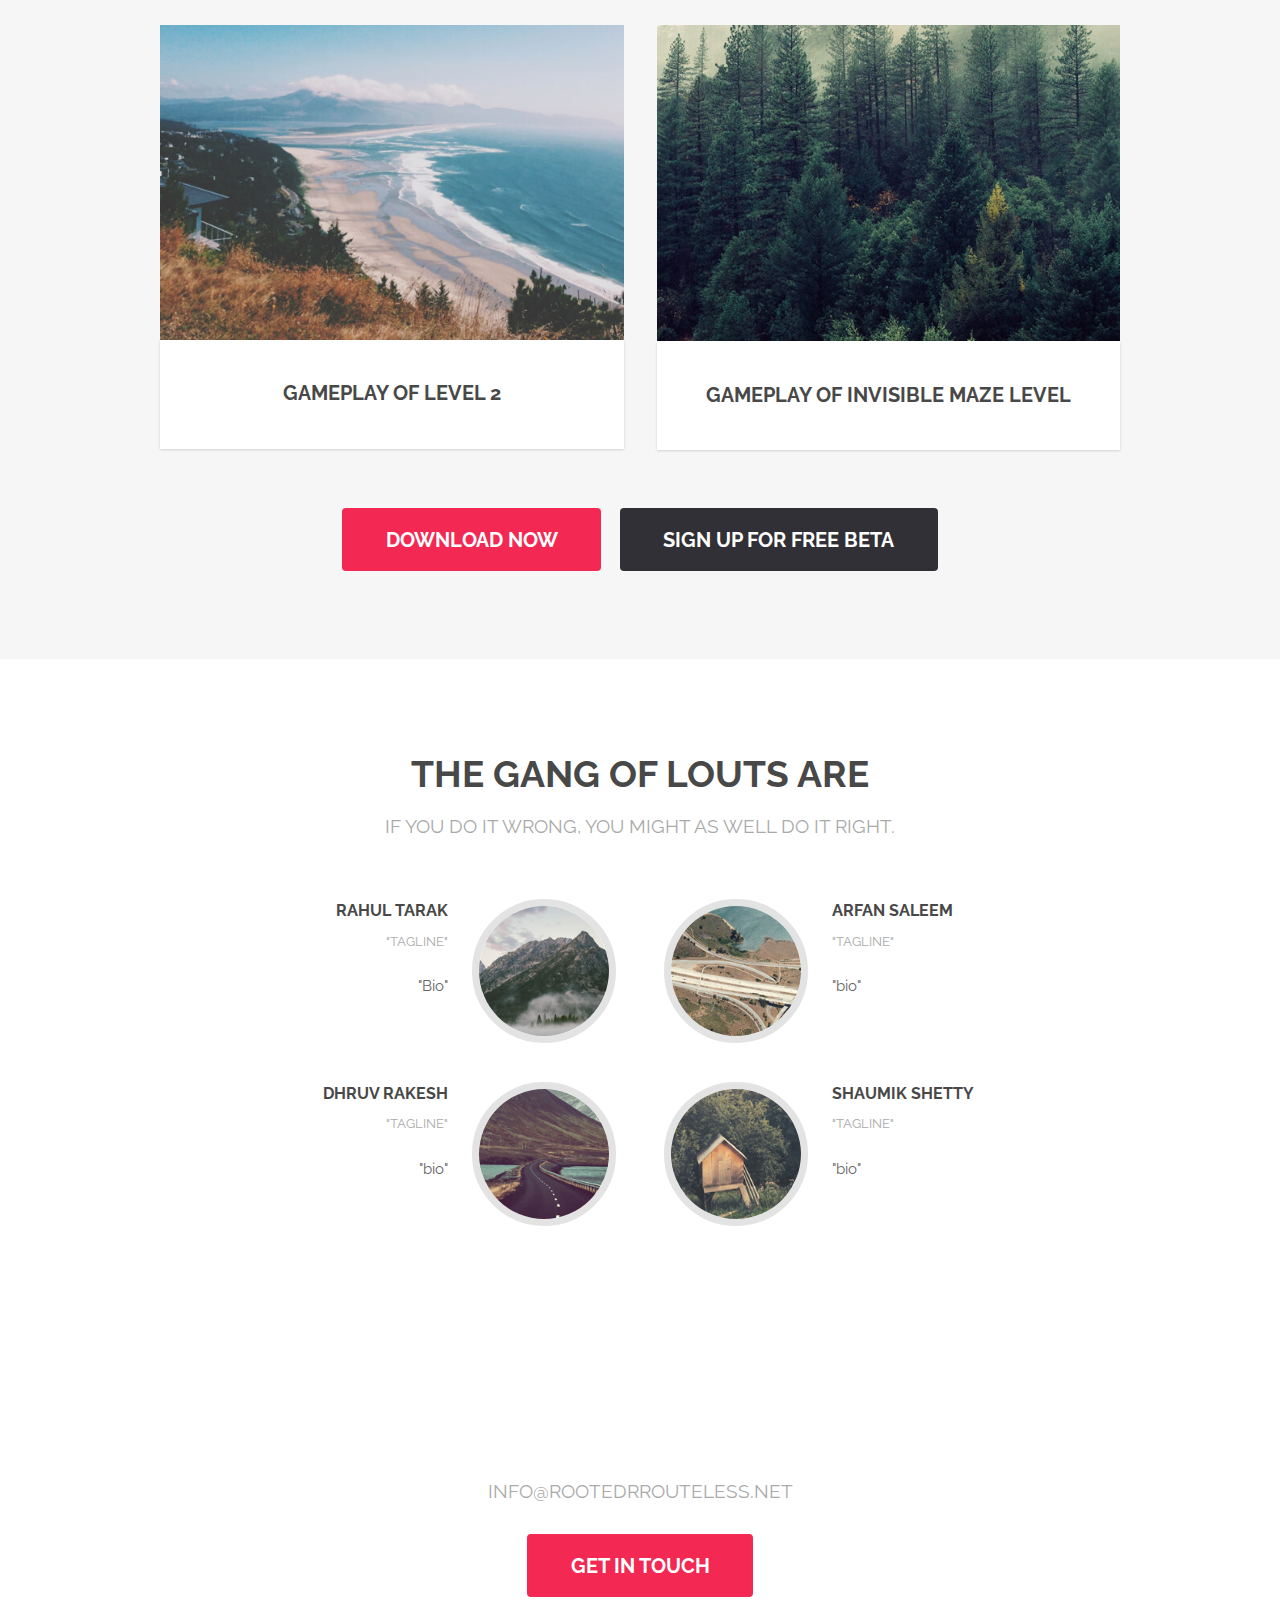
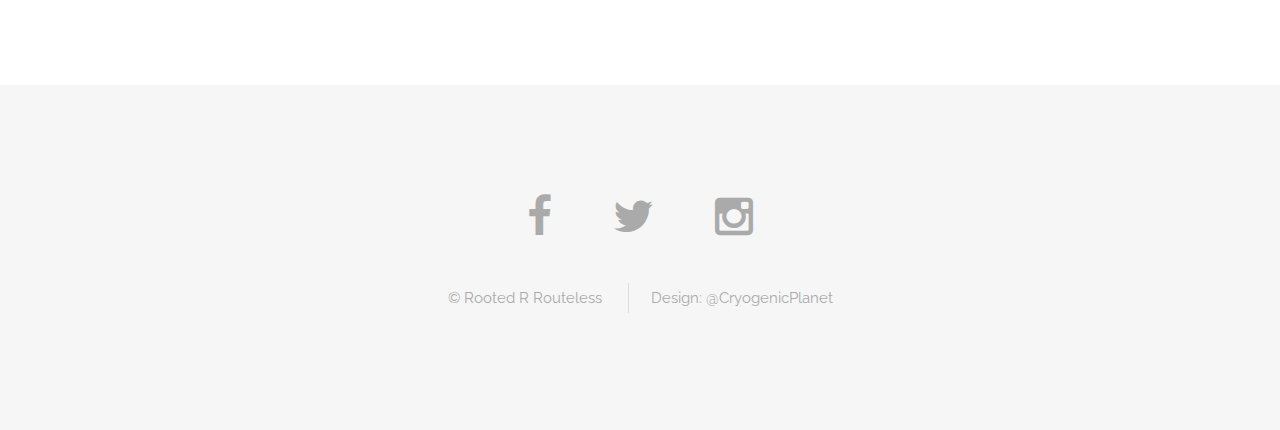
==== commit 021886fc: "website version_0.5" ====
--- a/index.html
+++ b/index.html
@@ -21,19 +21,19 @@
 
 		<!-- Header -->
 			<header id="header" class="alt">
-				<h1><strong><a href="index.html"></a></strong></h1>
+				<h1><strong><a href="index.html">Rooted R Routeless</a></strong></h1>
 				<nav id="nav">
 					<ul>
 						<li><a href="index.html">Home</a></li>
-						<!-- <li><a href="generic.html">Generic</a></li>
-						<li><a href="elements.html">Elements</a></li> -->
+						<li><a href="beta_registration.html">Beta registration</a></li>
+						<!-- <li><a href="elements.html">Elements</a></li> -->
 					</ul>
 				</nav>
 			</header>
 
 		<!-- Banner -->
 			<section id="banner">
-				<h2>Rooted R Routeless</h2>
+				<h2><img src="images/logo.png"></h2>
 				<p>THE INVISIBLE MAZE<br />and more fun levels</p>
 				<ul class="actions">
 					<li><a href="#" class="button special big">Download Here</a></li>
@@ -82,7 +82,7 @@
 						</div>
 						<ul class="actions">
 							<li><a href="#" class="button special big">Download Now</a></li>
-							<li><a href="#" class="button big">Sign Up For Free Beta</a></li>
+							<li><a href="https://docs.google.com/forms/d/1UTNi6uV-RzlDkw05ZgsvvyPInD3NCA4JphrYGksp7oQ/viewform" class="button big">Sign Up For Free Beta</a></li>
 						</ul>
 					</div>
 				</section>
@@ -91,8 +91,8 @@
 				<section id="three" class="wrapper style1">
 					<div class="container">
 						<header class="major special">
-							<h2>The Developers Are:- </h2>
-							<p></p>
+							<h2>The Gang Of Louts are</h2>
+							<p>if you do it wrong, you might as well do it right.</p>
 						</header>
 						<div class="feature-grid">
 							<div class="feature">
@@ -147,7 +147,7 @@
 							<p>info@rootedrrouteless.net</p>
 						</header>
 						<ul class="actions">
-							<li><a href="info@rootedrrouteless.net" class="button special big">Get in touch</a></li>
+							<li><a href="#" class="button special big">Get in touch</a></li>
 						</ul>
 					</div>
 				</section>
--- a/css/style.css
+++ b/css/style.css
@@ -1054,7 +1054,7 @@
 	#banner {
 		padding: 16em 0 13em 0;
 		background-attachment: fixed;
-		background-image: url("images/overlay.png"), url("../images/banner.jpg");
+		background-image: url("images/overlay.png"), url("../images/background.png");
 		background-position: center top;
 		background-size: cover;
 		line-height: 1.75;
@@ -1102,7 +1102,7 @@
 
 		.wrapper.style3 {
 			background-attachment: fixed;
-			background-image: url("images/overlay.png"), url("../images/banner.jpg");
+			background-image: url("images/overlay.png"), url("../images/background.png");
 			background-position: center center;
 			background-size: cover;
 		}
@@ -1172,4 +1172,4 @@
 					border-left: 0;
 					margin-left: 0;
 					padding-left: 0;
-				}+				}
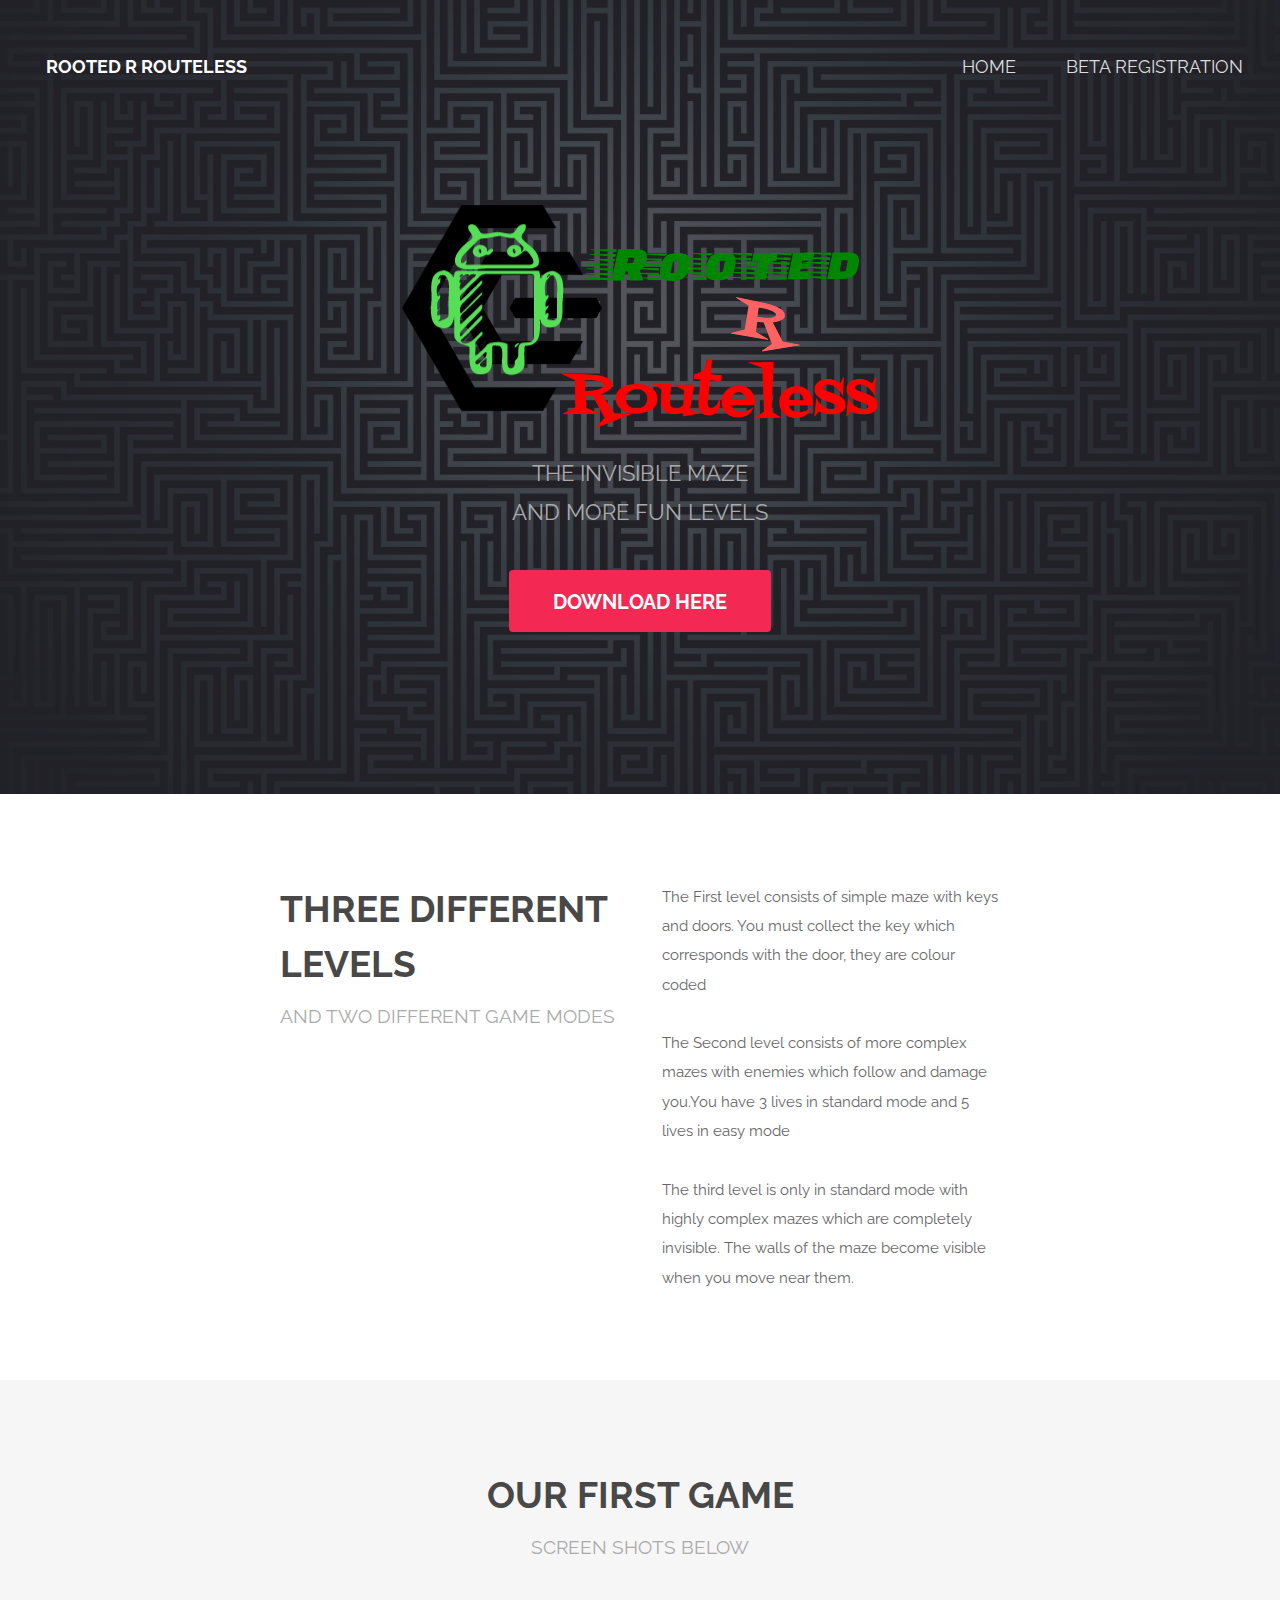
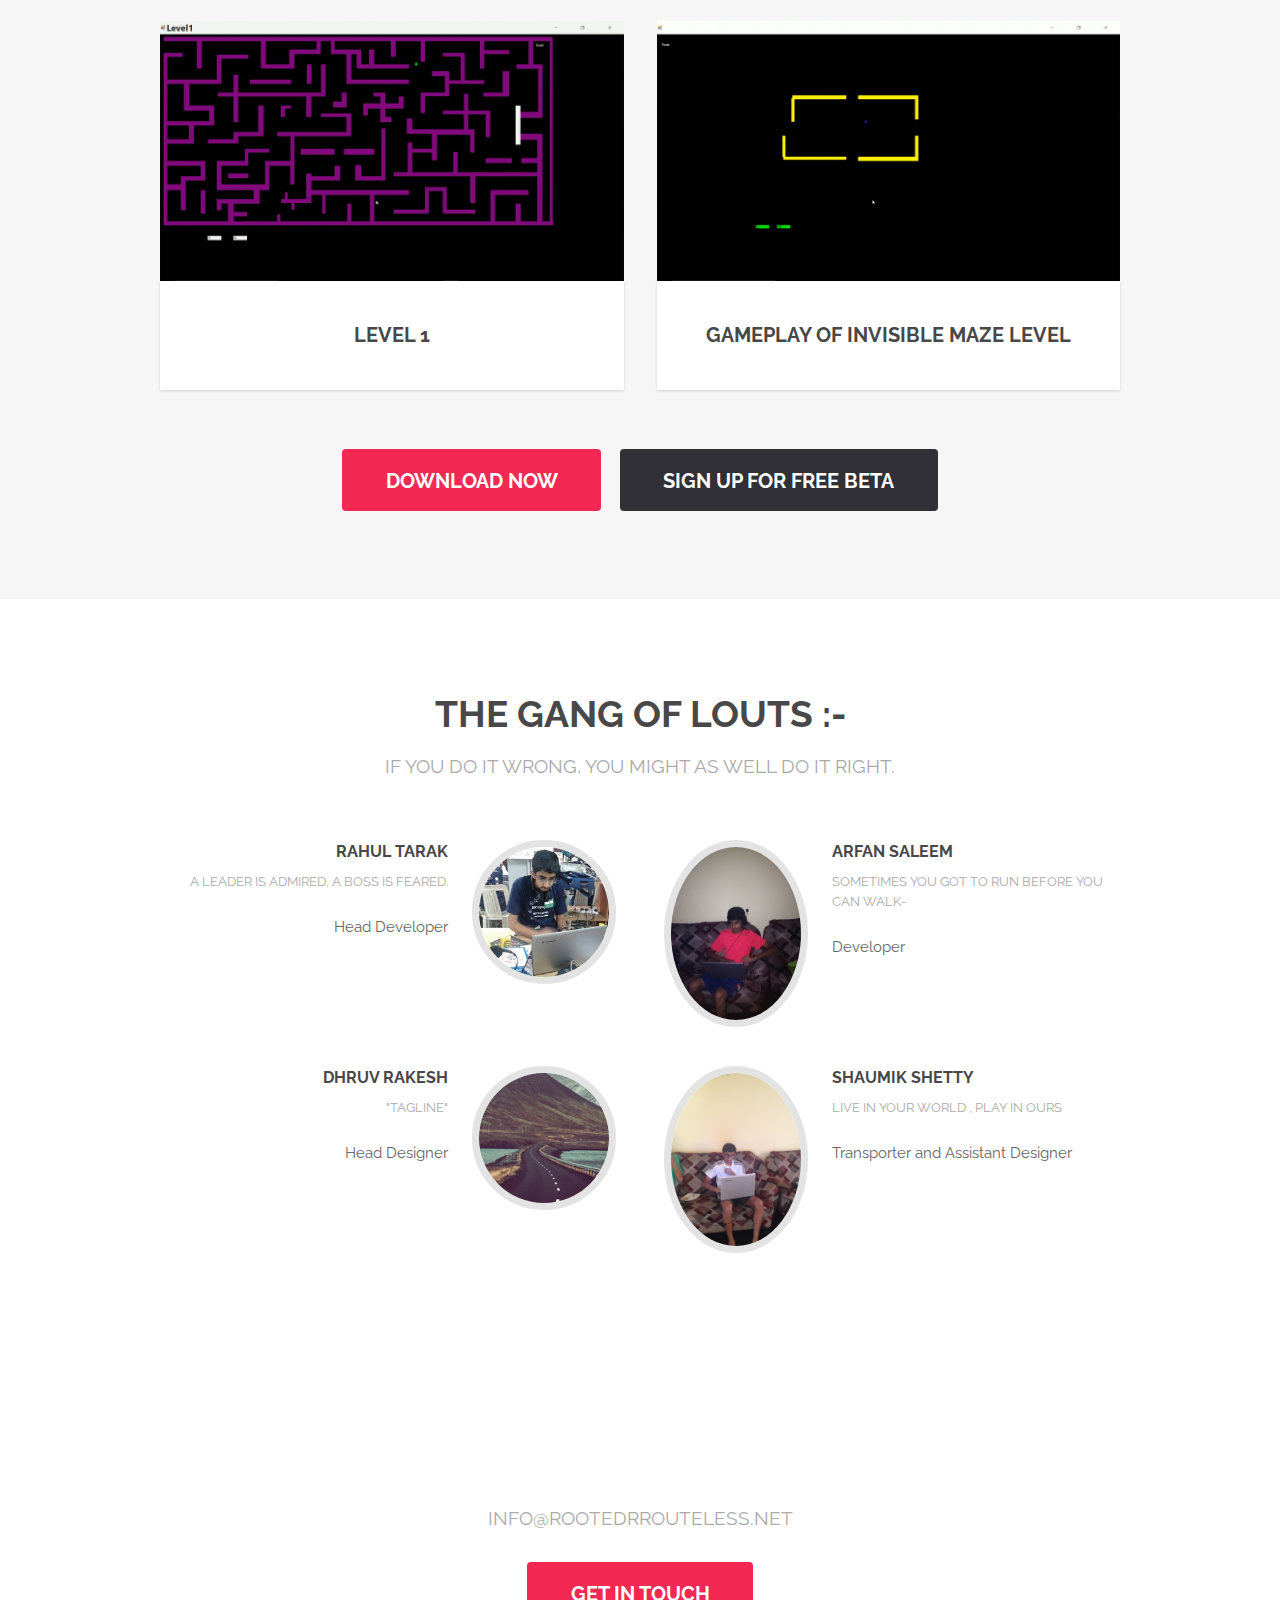
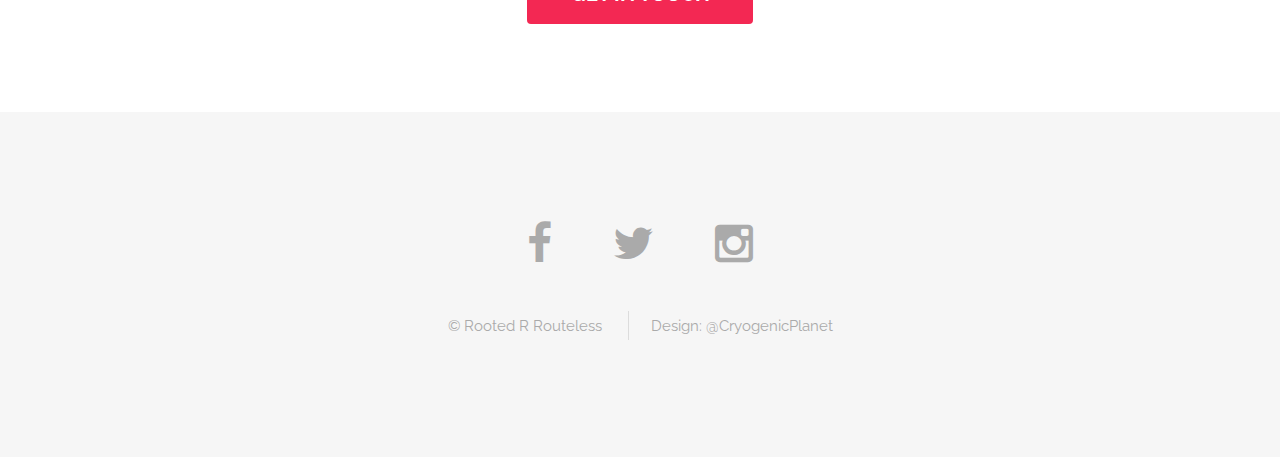
==== commit 54902b53: "Added images" ====
--- a/index.html
+++ b/index.html
@@ -33,7 +33,7 @@
 
 		<!-- Banner -->
 			<section id="banner">
-				<h2><img src="images/logo.png"></h2>
+				<h2><span class="image fit"><img src="images/logo.png" alt="" ></span></h2>
 				<p>THE INVISIBLE MAZE<br />and more fun levels</p>
 				<ul class="actions">
 					<li><a href="#" class="button special big">Download Here</a></li>
@@ -69,13 +69,13 @@
 						<div class="row 150%">
 							<div class="6u 12u$(xsmall)">
 								<div class="image fit captioned">
-									<img src="images/pic02.jpg" alt="" />
-									<h3>Gameplay of Level 2</h3>
+									<img src="images/lvl1.png" alt="" />
+									<h3>Level 1</h3>
 								</div>
 							</div>
 							<div class="6u$ 12u$(xsmall)">
 								<div class="image fit captioned">
-									<img src="images/pic03.jpg" alt="" />
+									<img src="images/lvl3.png" alt="" />
 									<h3>Gameplay of Invisible Maze level</h3>
 								</div>
 							</div>
@@ -91,28 +91,28 @@
 				<section id="three" class="wrapper style1">
 					<div class="container">
 						<header class="major special">
-							<h2>The Gang Of Louts are</h2>
+							<h2>The Gang Of Louts :- </h2>
 							<p>if you do it wrong, you might as well do it right.</p>
 						</header>
 						<div class="feature-grid">
 							<div class="feature">
-								<div class="image rounded"><img src="images/pic04.jpg" alt="" /></div>
+								<div class="image rounded"><img src="images/rahul.jpg" alt="" /></div>
 								<div class="content">
 									<header>
 										<h4>Rahul Tarak</h4>
-										<p>"tagline"</p>
+										<p>A leader is admired, a boss is feared.</p>
 									</header>
-									<p>"Bio"</p>
+									<p>Head Developer</p>
 								</div>
 							</div>
 							<div class="feature">
-								<div class="image rounded"><img src="images/pic05.jpg" alt="" /></div>
+								<div class="image rounded"><img src="images/arfan.jpg" alt="" /></div>
 								<div class="content">
 									<header>
 										<h4>Arfan Saleem</h4>
-										<p>"tagline"</p>
+										<p>Sometimes you got to run before you can walk-</p>
 									</header>
-									<p>"bio"</p>
+									<p>Developer</p>
 								</div>
 							</div>
 							<div class="feature">
@@ -122,17 +122,17 @@
 										<h4>Dhruv Rakesh</h4>
 										<p>"tagline"</p>
 									</header>
-									<p>"bio"</p>
+									<p>Head Designer</p>
 								</div>
 							</div>
 							<div class="feature">
-								<div class="image rounded"><img src="images/pic07.jpg" alt="" /></div>
+								<div class="image rounded"><img src="images/shetty.jpg" alt="" /></div>
 								<div class="content">
 									<header>
 										<h4>Shaumik Shetty</h4>
-										<p>"tagline"</p>
+										<p>Live in your world , Play in ours</p>
 									</header>
-									<p>"bio"</p>
+									<p>Transporter and Assistant Designer</p>
 								</div>
 							</div>
 						</div>
